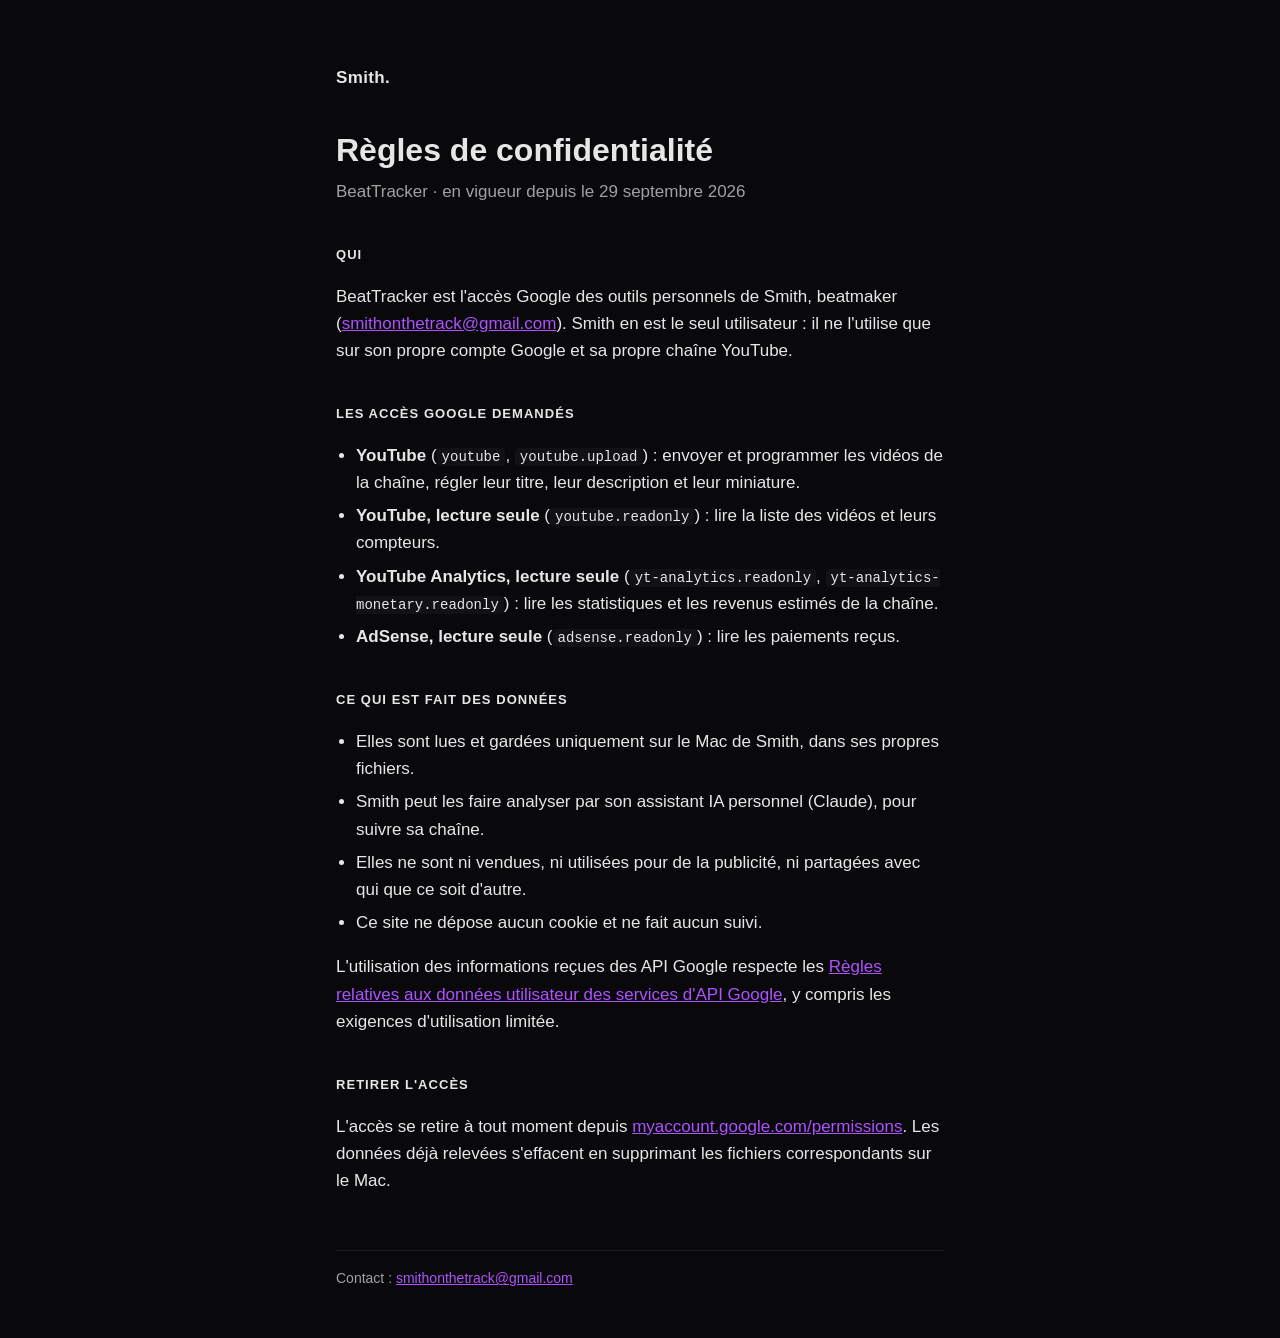
==== confidentialite.html @ cd04e3d9 "BeatTracker : accueil et confidentialité" ====
<!doctype html>
<html lang="fr">
<head>
<meta charset="utf-8">
<meta name="viewport" content="width=device-width, initial-scale=1">
<title>Confidentialité · BeatTracker</title>
<meta name="description" content="Règles de confidentialité de BeatTracker : quels accès Google, ce qui est fait des données.">
<link rel="stylesheet" href="style.css">
</head>
<body>
<main>
  <p class="marque"><a href="./">Smith.</a></p>
  <h1>Règles de confidentialité</h1>
  <p class="chapo">BeatTracker · en vigueur depuis le 29 septembre 2026</p>

  <h2>Qui</h2>
  <p>BeatTracker est l'accès Google des outils personnels de Smith, beatmaker
  (<a href="mailto:smithonthetrack@gmail.com">smithonthetrack@gmail.com</a>). Smith en est le seul utilisateur :
  il ne l'utilise que sur son propre compte Google et sa propre chaîne YouTube.</p>

  <h2>Les accès Google demandés</h2>
  <ul>
    <li><strong>YouTube</strong> (<code>youtube</code>, <code>youtube.upload</code>) : envoyer et programmer les vidéos de la chaîne, régler leur titre, leur description et leur miniature.</li>
    <li><strong>YouTube, lecture seule</strong> (<code>youtube.readonly</code>) : lire la liste des vidéos et leurs compteurs.</li>
    <li><strong>YouTube Analytics, lecture seule</strong> (<code>yt-analytics.readonly</code>, <code>yt-analytics-monetary.readonly</code>) : lire les statistiques et les revenus estimés de la chaîne.</li>
    <li><strong>AdSense, lecture seule</strong> (<code>adsense.readonly</code>) : lire les paiements reçus.</li>
  </ul>

  <h2>Ce qui est fait des données</h2>
  <ul>
    <li>Elles sont lues et gardées uniquement sur le Mac de Smith, dans ses propres fichiers.</li>
    <li>Smith peut les faire analyser par son assistant IA personnel (Claude), pour suivre sa chaîne.</li>
    <li>Elles ne sont ni vendues, ni utilisées pour de la publicité, ni partagées avec qui que ce soit d'autre.</li>
    <li>Ce site ne dépose aucun cookie et ne fait aucun suivi.</li>
  </ul>
  <p>L'utilisation des informations reçues des API Google respecte les
  <a href="https://developers.google.com/terms/api-services-user-data-policy">Règles relatives aux données utilisateur des services d'API Google</a>,
  y compris les exigences d'utilisation limitée.</p>

  <h2>Retirer l'accès</h2>
  <p>L'accès se retire à tout moment depuis <a href="https://myaccount.google.com/permissions">myaccount.google.com/permissions</a>.
  Les données déjà relevées s'effacent en supprimant les fichiers correspondants sur le Mac.</p>

  <footer>Contact : <a href="mailto:smithonthetrack@gmail.com">smithonthetrack@gmail.com</a></footer>
</main>
</body>
</html>
---- style.css ----
/* DA de Studio (DESIGN.md) : noir profond, texte blanc sobre, le violet #AE52FF réservé aux liens (agir). */
:root {
  --bg: #09090C;
  --surface: #111116;
  --texte: rgba(255, 255, 255, .90);
  --texte-doux: rgba(255, 255, 255, .62);
  --accent: #AE52FF;
}
* { box-sizing: border-box; }
body {
  margin: 0;
  background: var(--bg);
  color: var(--texte);
  font: 17px/1.6 -apple-system, BlinkMacSystemFont, "Helvetica Neue", Arial, sans-serif;
}
main { max-width: 640px; margin: 0 auto; padding: 64px 16px 48px; }
.marque { margin: 0 0 40px; font-weight: 700; letter-spacing: .02em; }
.marque a { color: var(--texte); text-decoration: none; }
h1 { margin: 0 0 8px; font-size: 32px; line-height: 1.2; }
h2 { margin: 40px 0 8px; font-size: 13px; text-transform: uppercase; letter-spacing: .08em; }
.chapo { margin: 0 0 32px; color: var(--texte-doux); }
ul { padding-left: 20px; }
li { margin: 6px 0; }
a { color: var(--accent); }
code { font-size: 14px; background: var(--surface); padding: 1px 5px; border-radius: 4px; }
.liens { display: flex; flex-wrap: wrap; gap: 8px 24px; margin-top: 32px; }
footer { margin-top: 56px; padding-top: 16px; border-top: 1px solid rgba(255, 255, 255, .08); color: var(--texte-doux); font-size: 14px; }
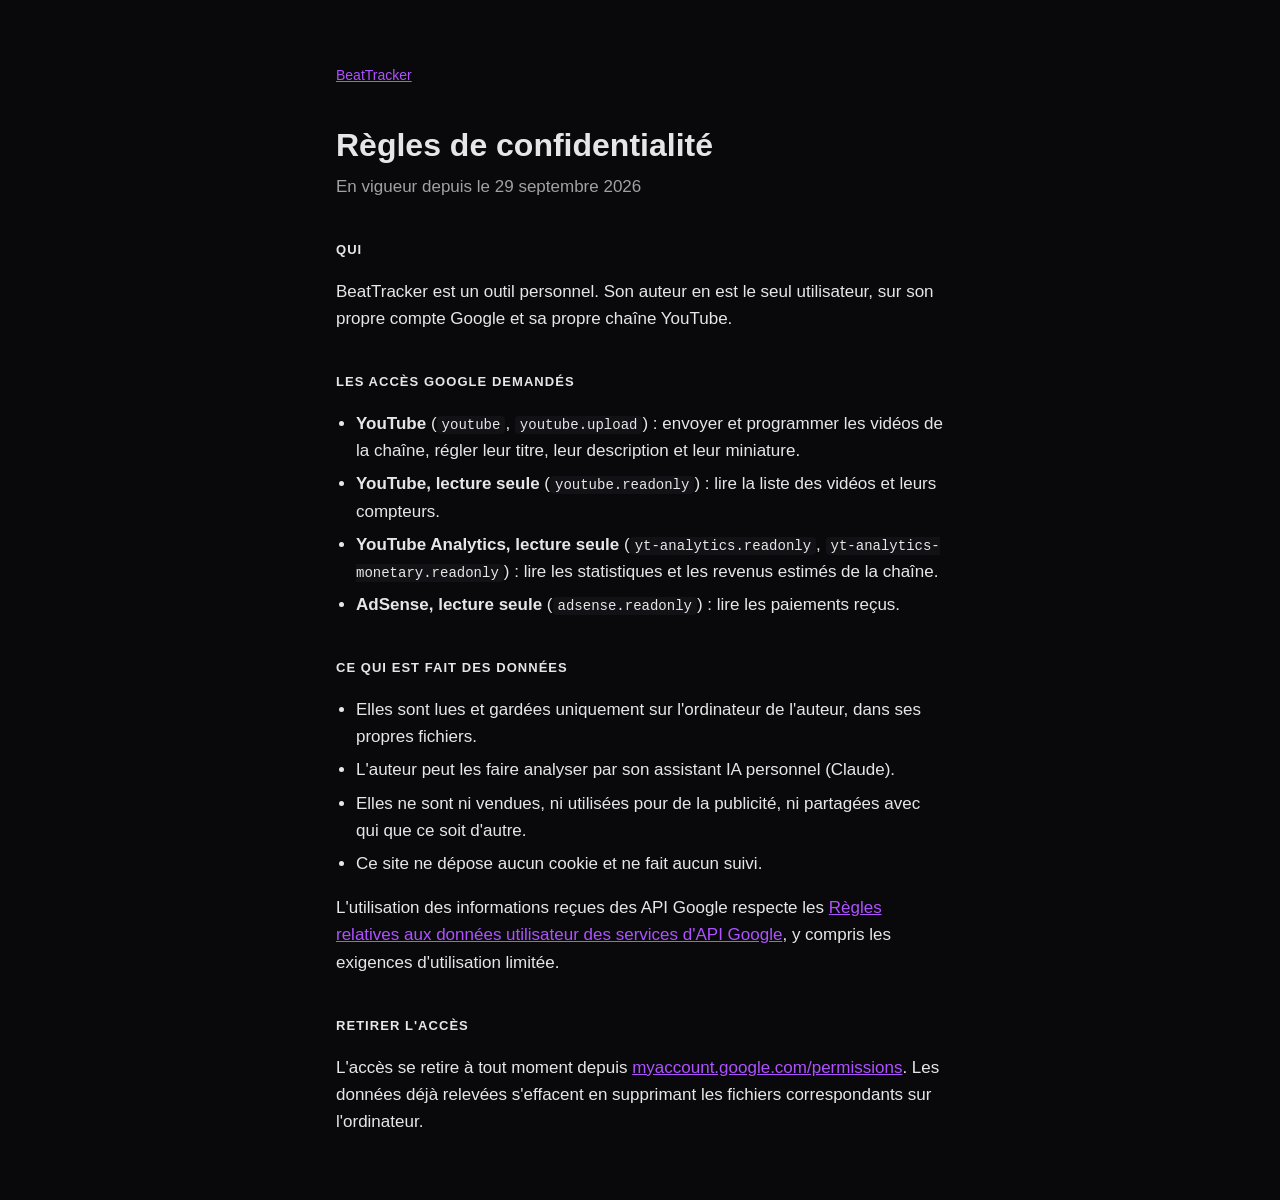
==== commit a457d898: "Pages discrètes : sans nom, sans mail, sans lien perso" ====
--- a/confidentialite.html
+++ b/confidentialite.html
@@ -3,20 +3,19 @@
 <head>
 <meta charset="utf-8">
 <meta name="viewport" content="width=device-width, initial-scale=1">
+<meta name="robots" content="noindex">
 <title>Confidentialité · BeatTracker</title>
-<meta name="description" content="Règles de confidentialité de BeatTracker : quels accès Google, ce qui est fait des données.">
 <link rel="stylesheet" href="style.css">
 </head>
 <body>
 <main>
-  <p class="marque"><a href="./">Smith.</a></p>
+  <p class="retour"><a href="./">BeatTracker</a></p>
   <h1>Règles de confidentialité</h1>
-  <p class="chapo">BeatTracker · en vigueur depuis le 29 septembre 2026</p>
+  <p class="chapo">En vigueur depuis le 29 septembre 2026</p>
 
   <h2>Qui</h2>
-  <p>BeatTracker est l'accès Google des outils personnels de Smith, beatmaker
-  (<a href="mailto:smithonthetrack@gmail.com">smithonthetrack@gmail.com</a>). Smith en est le seul utilisateur :
-  il ne l'utilise que sur son propre compte Google et sa propre chaîne YouTube.</p>
+  <p>BeatTracker est un outil personnel. Son auteur en est le seul utilisateur,
+  sur son propre compte Google et sa propre chaîne YouTube.</p>
 
   <h2>Les accès Google demandés</h2>
   <ul>
@@ -28,8 +27,8 @@
 
   <h2>Ce qui est fait des données</h2>
   <ul>
-    <li>Elles sont lues et gardées uniquement sur le Mac de Smith, dans ses propres fichiers.</li>
-    <li>Smith peut les faire analyser par son assistant IA personnel (Claude), pour suivre sa chaîne.</li>
+    <li>Elles sont lues et gardées uniquement sur l'ordinateur de l'auteur, dans ses propres fichiers.</li>
+    <li>L'auteur peut les faire analyser par son assistant IA personnel (Claude).</li>
     <li>Elles ne sont ni vendues, ni utilisées pour de la publicité, ni partagées avec qui que ce soit d'autre.</li>
     <li>Ce site ne dépose aucun cookie et ne fait aucun suivi.</li>
   </ul>
@@ -39,9 +38,7 @@
 
   <h2>Retirer l'accès</h2>
   <p>L'accès se retire à tout moment depuis <a href="https://myaccount.google.com/permissions">myaccount.google.com/permissions</a>.
-  Les données déjà relevées s'effacent en supprimant les fichiers correspondants sur le Mac.</p>
-
-  <footer>Contact : <a href="mailto:smithonthetrack@gmail.com">smithonthetrack@gmail.com</a></footer>
+  Les données déjà relevées s'effacent en supprimant les fichiers correspondants sur l'ordinateur.</p>
 </main>
 </body>
 </html>
--- a/style.css
+++ b/style.css
@@ -14,8 +14,7 @@
   font: 17px/1.6 -apple-system, BlinkMacSystemFont, "Helvetica Neue", Arial, sans-serif;
 }
 main { max-width: 640px; margin: 0 auto; padding: 64px 16px 48px; }
-.marque { margin: 0 0 40px; font-weight: 700; letter-spacing: .02em; }
-.marque a { color: var(--texte); text-decoration: none; }
+.retour { margin: 0 0 40px; font-size: 14px; }
 h1 { margin: 0 0 8px; font-size: 32px; line-height: 1.2; }
 h2 { margin: 40px 0 8px; font-size: 13px; text-transform: uppercase; letter-spacing: .08em; }
 .chapo { margin: 0 0 32px; color: var(--texte-doux); }
@@ -23,5 +22,4 @@
 li { margin: 6px 0; }
 a { color: var(--accent); }
 code { font-size: 14px; background: var(--surface); padding: 1px 5px; border-radius: 4px; }
-.liens { display: flex; flex-wrap: wrap; gap: 8px 24px; margin-top: 32px; }
-footer { margin-top: 56px; padding-top: 16px; border-top: 1px solid rgba(255, 255, 255, .08); color: var(--texte-doux); font-size: 14px; }
+.liens { margin-top: 32px; }
